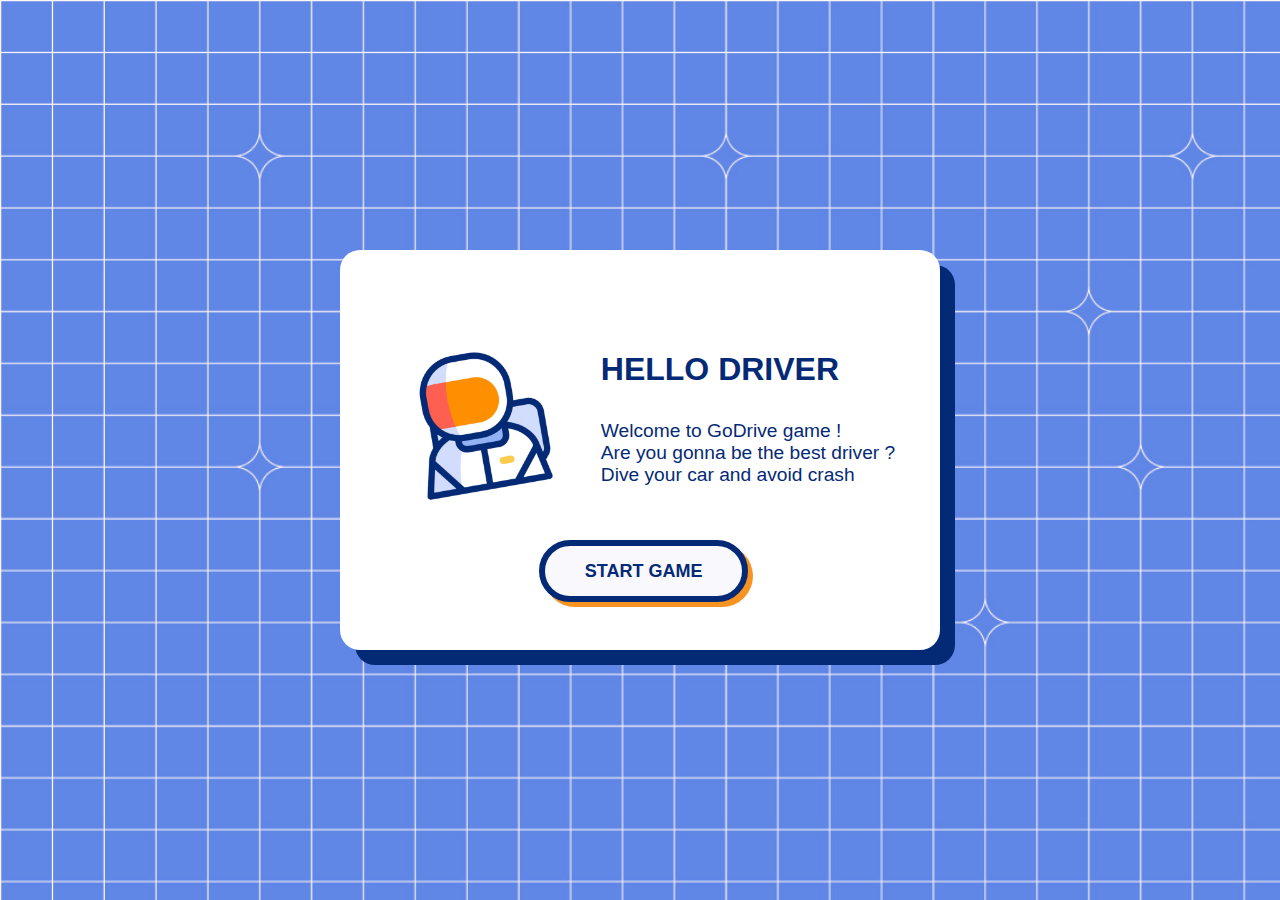
==== pages/index.html @ 517a8d8a "style: home page layout improved" ====
<!DOCTYPE html>
<html lang="fr">
  <head>
    <meta charset="UTF-8" />
    <meta name="viewport" content="width=device-width, initial-scale=1.0" />
    <link rel="stylesheet" href="/styles/style.css" />
    <link rel="stylesheet" href="/styles/start_page.css" />
    <link rel="icon" href="/pages/favicon.ico" type="image/x-icon" />
    <title>GoDrive game</title>
    <script src="/script/car.js"></script>
    <script src="/script/script.js"></script>
  </head>
  <body>
    <section class="start_page">
      <div class="startgame_card" onclick="startGame()">
        <section class="card_data">
          <img class="card_avatar" src="/assets/img/astronaut.gif" alt="" />
          <div class="card_info">
            <h1>Hello Driver </h1>
            <p>
              Welcome to GoDrive game ! <br />
              Are you gonna be the best driver ? <br />
              Dive your car and avoid crash
            </p>
          </div>
          <a class="startgame_btn" href="/pages/game.html">start game</a>
        </section>
      </div>
    </section>
  </body>
</html>
---- styles/style.css ----
* {
    margin: 0;
    padding: 0;
    box-sizing: border-box;
}

body {
    font-family: 'Roboto', sans-serif;
}


span{
    font-size: 2em;
    margin-left: 20px;
}


.highestScore {

    position: fixed;
    top: -5%;
    right: 45%;
    font-size: 2rem;
    font-weight: bold;
    color: red;
}

.score{
    position: fixed;
    bottom: -5%;
    right: 45%;
    font-weight: bold;
    font-size: 3rem;
    color: red;
    .score_value {
        font-size: 4rem;
    }
}


.game{
    position: fixed;
    display:flex;
    align-items: center;
    justify-content: center;
    transform: translate(-50%, -10%);

    width: 80%;
    height: 80%;
    left: 50%;
    top: 20%;
    border-radius: 10px;
    overflow: hidden; 

}

.gameover {
  font-size: 10em;
  display: none;
}

.map{
    position: fixed;
    display: flex;
    align-items: center;
    justify-content: center;
    width: 1400px;
    height: 900px;
    border-radius: 500px;
}

.root{
    position: absolute;
    display: flex;
    flex-direction: column;
    align-items: center;
    justify-content: center;
    width: 30%;
    height: 100%;
    background: rgb(99, 99, 99);
    border: 10px solid rgb(73, 73, 73);
}

.band{
    width: 15px;
    height: 50px;
    background: rgb(255, 255, 255);
    margin: 30px;
    animation: band 0.7s linear infinite;
}

@keyframes band {
    0%{
        transform: translateY(0px);
    }
    100%{
        transform: translateY(100px);
    }
}


/* --------voiture ennemi-------- */

.blocvoiture{
    position: relative;
    top: -400px;
    left: 0px;
    z-index: 1000;
    animation : voiture 4.8s linear infinite;

}

@keyframes voiture {
    0%{
        transform: translateY(0px);
    }
    100%{
        transform: translateY(1500px);
        
    }
}

.formevoiture{
    position:relative;
    background: rgba(7, 115, 177, 0.164);
    width: 120px;
    height: 220px;
    border-bottom-left-radius: 45px;
    border-bottom-right-radius: 45px;
    border-top-left-radius: 30px;
    border-top-right-radius: 30px;
    animation: cfast 0.8s linear infinite ;
}

.voiture{
    position:relative;
    display:flex;
    align-items: center;
    justify-content: center;
    
}

@keyframes vright {
    0%, 100%{
        transform: rotate(0deg);
    }
    20%{
        transform: rotate(-20deg);
    }
    60%{
        transform: rotate(-15deg);
    }
    80%{
        transform: rotate(5deg);
    }
}

@keyframes vleft {
    0%, 100%{
        transform: rotate(0deg);
    }
    20%{
        transform: rotate(20deg);
    }
    60%{
        transform: rotate(15deg);
    }
    80%{
        transform: rotate(-5deg);
    }
}

.rouetv{
    position: absolute;
    display: flex;
    align-items: center;
    justify-content: space-between;
    width: 150px;
    height: 70px;
    top: 120px;
}

.rouev1{
    background: rgb(32, 32, 32);
    width: 30px;
    height: 50px;
    border-radius: 15px;
    top: 40px;
}

.rouev2{
    background: rgb(32, 32, 32);
    width: 30px;
    height: 50px;
    border-radius: 15px;
    top: 40px;
}

.rouev3{
    position: absolute;
    background: rgb(32, 32, 32);
    width: 150px;
    height: 50px;
    border-radius: 15px;
    top: 30px;
}

/* ---------ca rouge---------- */

.blocCar{
    position: relative;

    top: 150px;
    left: 0px;
    animation : cfast 1.2s linear infinite;
}

.formecar{
    position:relative;
    background: rgb(177, 7, 7);
    width: 120px;
    height: 220px;
    border-top-left-radius: 45px;
    border-top-right-radius: 45px;
    border-bottom-left-radius: 30px;
    border-bottom-right-radius: 30px;
}

.rouet{
    position: absolute;
    display: flex;
    align-items: center;
    justify-content: space-between;
    width: 150px;
    height: 70px;
    top: 30px;
}

.roue1{
    background: rgb(32, 32, 32);
    width: 30px;
    height: 50px;
    border-radius: 15px;
    top: 40px;
}

.roue2{
    background: rgb(32, 32, 32);
    width: 30px;
    height: 50px;
    border-radius: 15px;
    top: 40px;
}

.roue3{
    position: absolute;
    background: rgb(32, 32, 32);
    width: 150px;
    height: 50px;
    border-radius: 15px;
    top: 150px;
}

.car{
    position:relative;
    display:flex;
    align-items: center;
    justify-content: center;

}

@keyframes cleft {
    0%, 100%{
        transform: rotate(0deg);
    }
    20%{
        transform: rotate(-20deg);
    }
    60%{
        transform: rotate(-15deg);
    }
    80%{
        transform: rotate(5deg);
    }
}

@keyframes cright {
    0%, 100%{
        transform: rotate(0deg);
    }
    20%{
        transform: rotate(20deg);
    }
    60%{
        transform: rotate(15deg);
    }
    80%{
        transform: rotate(-5deg);
    }
}

@keyframes cfast {
    0%, 100%{
        transform: translateY(0px);
    }
    30%{
        transform: translateY(-2px);
    }
    80%{
        transform: translateY(2px);
    }
}
---- styles/start_page.css ----
.start_page {
  display: grid;
  place-content: center;
  background: url("/assets/img/grid.jpg");
  background-size: cover;
  width: 100vw;
  height: 100vh;
  animation: loop_background 10s ease-in-out infinite alternate;
}

/* keyframe for to loop the background position infinitely */
@keyframes loop_background {
  0% {
    background-position: 0 0;
  }
  100% {
    background-position: 100% 100%;
  }
}

.startgame_card {
  position: relative;
  background: white;
  display: flex;
  justify-content: center;
  align-items: center;
  width: 600px;
  height: 400px;
  text-align: center;
  border-radius: 20px;
  box-shadow: 15px 15px #052a75;

  .card_data {
    display: flex;
    justify-content: center;
    align-items: center;
    gap: 1rem;
    padding-bottom: 4rem;

    .card_avatar {
      position: relative;
      top: 0;
      width: 200px;
    }
  }
}

.card_info {
  display: flex;
  flex-direction: column;
  gap: 2rem;
  text-align: left;
  h1 {
    text-transform: uppercase;
    font-size: 2rem;
    color: #052a75;
  }
  p {
    font-size: 1.2rem;
    color: #052a75;
  }
}

.startgame_btn {
  position: absolute;
  right: 32%;
  bottom: 3rem;
  cursor: pointer;
  font-size: large;
  font-weight: bold;
  text-decoration: none;
  text-transform: uppercase;
  color: #052a75;
  background-color: #f8f8fd;
  padding: 0.8em 2.2em;
  border-radius: 50em;
  border: 6px solid #052a75;
  box-shadow: 5px 5px #f89321;
  transition: 0.3s;
}

.startgame_btn:hover {
  color: #f89321;
  background: #052a75;
  border: 6px solid #f89321;
  box-shadow: none;
}

.startgame_btn:active {
  position: absolute;
  right: 32%;
  bottom: 3rem;
  border: 6px solid #f89321;
  box-shadow: 5px 5px #000000;
}
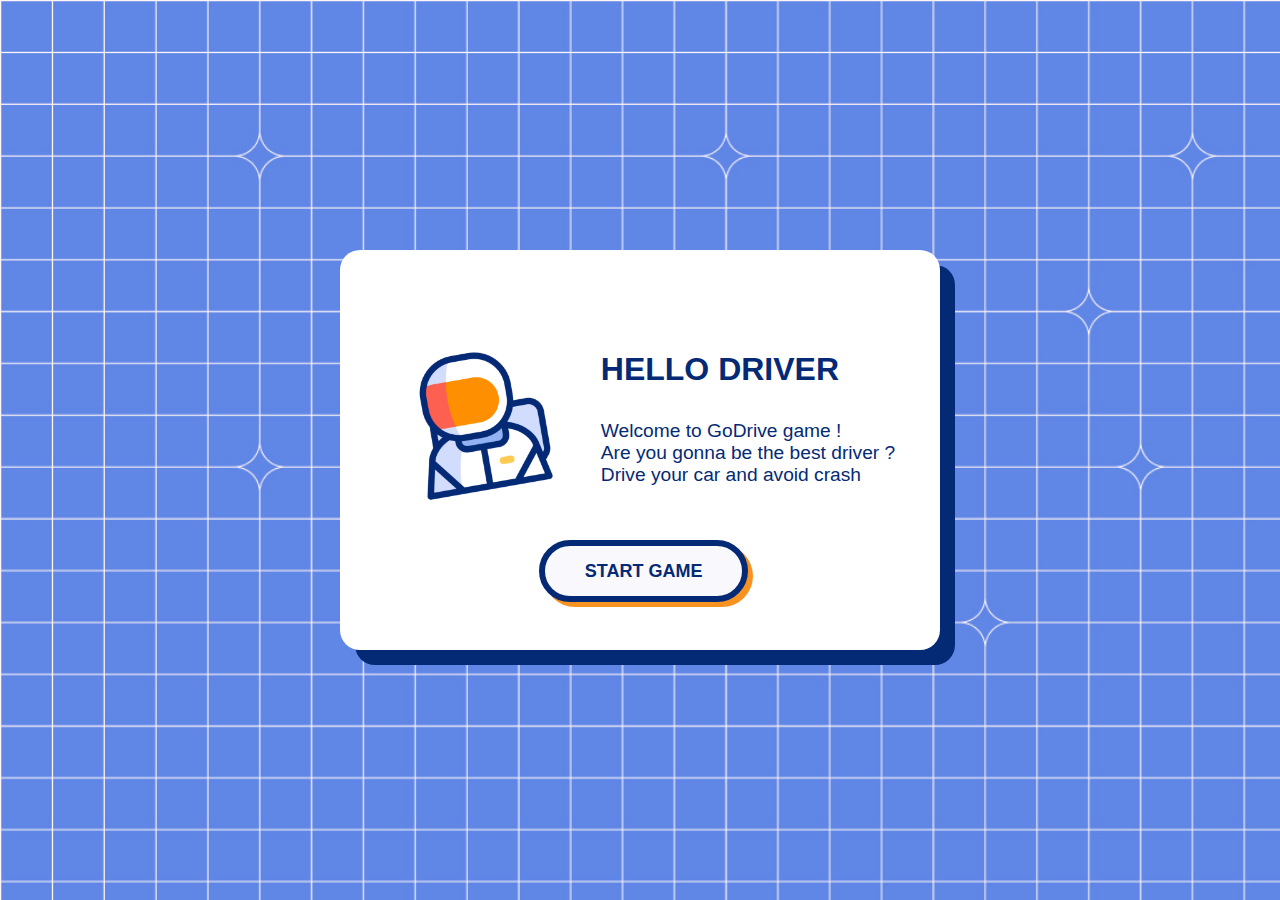
==== commit bff5d334: "docs: readme added to project" ====
--- a/pages/index.html
+++ b/pages/index.html
@@ -20,7 +20,7 @@
             <p>
               Welcome to GoDrive game ! <br />
               Are you gonna be the best driver ? <br />
-              Dive your car and avoid crash
+              Drive your car and avoid crash
             </p>
           </div>
           <a class="startgame_btn" href="/pages/game.html">start game</a>
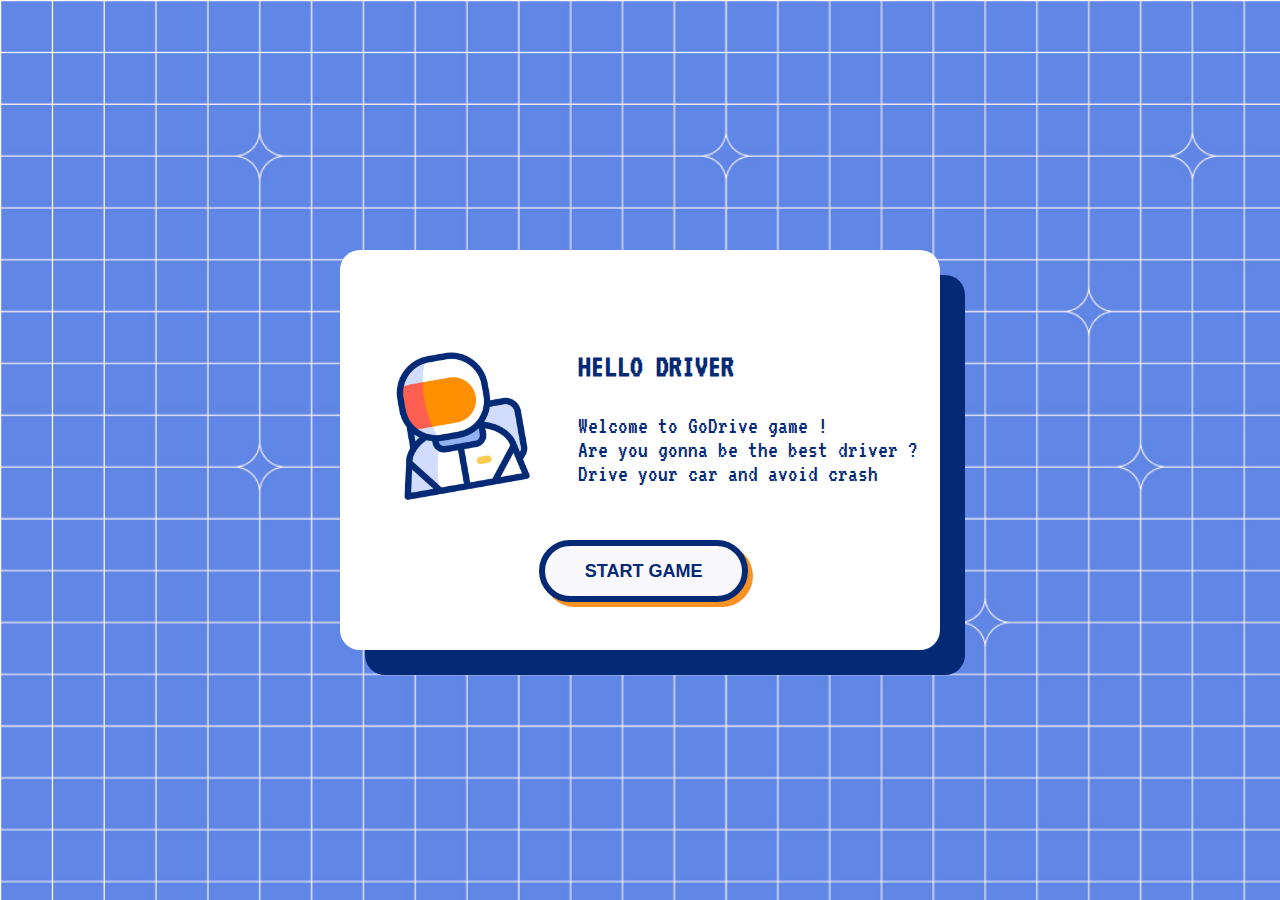
==== commit f4aacb7f: "style: road texture added. refactor: useless code removed" ====
--- a/pages/index.html
+++ b/pages/index.html
@@ -14,7 +14,7 @@
     <section class="start_page">
       <div class="startgame_card" onclick="startGame()">
         <section class="card_data">
-          <img class="card_avatar" src="/assets/img/astronaut.gif" alt="" />
+          <img class="card_avatar" src="/assets/img/players_profile/astronaut.gif" alt="" />
           <div class="card_info">
             <h1>Hello Driver </h1>
             <p>
--- a/styles/style.css
+++ b/styles/style.css
@@ -1,57 +1,48 @@
 * {
-    margin: 0;
-    padding: 0;
-    box-sizing: border-box;
+  margin: 0;
+  padding: 0;
+  box-sizing: border-box;
 }
 
 body {
-    font-family: 'Roboto', sans-serif;
-}
-
-
-span{
-    font-size: 2em;
-    margin-left: 20px;
-}
-
-
+  font-family: "Roboto", sans-serif;
+  background: grey;
+}
+
+/* .game_environment {
+  background: url("/assets/img/background/road.jpg");
+  
+} */
+
+/* -- SCORE -- */
 .highestScore {
-
-    position: fixed;
-    top: -5%;
-    right: 45%;
-    font-size: 2rem;
-    font-weight: bold;
-    color: red;
-}
-
-.score{
-    position: fixed;
-    bottom: -5%;
-    right: 45%;
-    font-weight: bold;
-    font-size: 3rem;
-    color: red;
-    .score_value {
-        font-size: 4rem;
-    }
-}
-
-
-.game{
-    position: fixed;
-    display:flex;
-    align-items: center;
-    justify-content: center;
-    transform: translate(-50%, -10%);
-
-    width: 80%;
-    height: 80%;
-    left: 50%;
-    top: 20%;
-    border-radius: 10px;
-    overflow: hidden; 
-
+  position: fixed;
+  top: -5%;
+  right: 45%;
+  font-size: 2rem;
+  font-weight: bold;
+  color: red;
+}
+
+.score {
+  position: fixed;
+  bottom: -5%;
+  right: 45%;
+  font-weight: bold;
+  font-size: 3rem;
+  color: red;
+  .score_value {
+    font-size: 4rem;
+  }
+}
+
+.game {
+  display: flex;
+  align-items: center;
+  justify-content: center;
+  height: 100vh;
+  border-radius: 10px;
+  overflow: hidden;
 }
 
 .gameover {
@@ -59,254 +50,265 @@
   display: none;
 }
 
-.map{
-    position: fixed;
-    display: flex;
-    align-items: center;
-    justify-content: center;
-    width: 1400px;
-    height: 900px;
-    border-radius: 500px;
-}
-
-.root{
-    position: absolute;
-    display: flex;
-    flex-direction: column;
-    align-items: center;
-    justify-content: center;
-    width: 30%;
-    height: 100%;
-    background: rgb(99, 99, 99);
-    border: 10px solid rgb(73, 73, 73);
-}
-
-.band{
-    width: 15px;
-    height: 50px;
-    background: rgb(255, 255, 255);
-    margin: 30px;
-    animation: band 0.7s linear infinite;
-}
-
-@keyframes band {
-    0%{
-        transform: translateY(0px);
+.map {
+  position: fixed;
+  display: flex;
+  align-items: center;
+  justify-content: center;
+  width: 1400px;
+  height: 900px;
+  border-radius: 500px;
+}
+
+.road {
+  position: absolute;
+  display: flex;
+  flex-direction: column;
+  align-items: center;
+  justify-content: center;
+  width: 500px;
+  height: 100vh;
+  background: url("/assets/img/background/road.jpg");
+  animation: loop_road 1s linear infinite;
+}
+
+/* -- ROAD INFINITE LOOP from top to bottom -- */
+
+@keyframes loop_road {
+    from {
+      background-position-y: 0;
     }
-    100%{
-        transform: translateY(100px);
+    to {
+      background-position-y: 400%;
     }
-}
-
-
-/* --------voiture ennemi-------- */
-
-.blocvoiture{
-    position: relative;
-    top: -400px;
-    left: 0px;
-    z-index: 1000;
-    animation : voiture 4.8s linear infinite;
-
+  }
+
+/* .band {
+  width: 15px;
+  height: 50px;
+  background: rgb(255, 255, 255);
+  margin: 30px;
+  animation: band 0.7s linear infinite;
+} */
+
+/* @keyframes band {
+  0% {
+    transform: translateY(0px);
+  }
+  100% {
+    transform: translateY(100px);
+  }
+} */
+
+/* -- ENNEMY CAR -- */
+
+.blocvoiture {
+  position: relative;
+  top: -400px;
+  left: 0px;
+  z-index: 1000;
+  animation: voiture 4.8s linear infinite;
 }
 
 @keyframes voiture {
-    0%{
-        transform: translateY(0px);
-    }
-    100%{
-        transform: translateY(1500px);
-        
-    }
-}
-
-.formevoiture{
-    position:relative;
-    background: rgba(7, 115, 177, 0.164);
-    width: 120px;
-    height: 220px;
-    border-bottom-left-radius: 45px;
-    border-bottom-right-radius: 45px;
-    border-top-left-radius: 30px;
-    border-top-right-radius: 30px;
-    animation: cfast 0.8s linear infinite ;
-}
-
-.voiture{
-    position:relative;
-    display:flex;
-    align-items: center;
-    justify-content: center;
-    
+  0% {
+    transform: translateY(0px);
+  }
+  100% {
+    transform: translateY(1500px);
+  }
+}
+
+.formevoiture {
+  position: relative;
+  background: rgba(7, 115, 177, 164);
+  width: 120px;
+  height: 220px;
+  border-bottom-left-radius: 45px;
+  border-bottom-right-radius: 45px;
+  border-top-left-radius: 30px;
+  border-top-right-radius: 30px;
+  animation: cfast 0.8s linear infinite;
+}
+
+.voiture {
+  position: relative;
+  display: flex;
+  align-items: center;
+  justify-content: center;
 }
 
 @keyframes vright {
-    0%, 100%{
-        transform: rotate(0deg);
-    }
-    20%{
-        transform: rotate(-20deg);
-    }
-    60%{
-        transform: rotate(-15deg);
-    }
-    80%{
-        transform: rotate(5deg);
-    }
+  0%,
+  100% {
+    transform: rotate(0deg);
+  }
+  20% {
+    transform: rotate(-20deg);
+  }
+  60% {
+    transform: rotate(-15deg);
+  }
+  80% {
+    transform: rotate(5deg);
+  }
 }
 
 @keyframes vleft {
-    0%, 100%{
-        transform: rotate(0deg);
-    }
-    20%{
-        transform: rotate(20deg);
-    }
-    60%{
-        transform: rotate(15deg);
-    }
-    80%{
-        transform: rotate(-5deg);
-    }
-}
-
-.rouetv{
-    position: absolute;
-    display: flex;
-    align-items: center;
-    justify-content: space-between;
-    width: 150px;
-    height: 70px;
-    top: 120px;
-}
-
-.rouev1{
-    background: rgb(32, 32, 32);
-    width: 30px;
-    height: 50px;
-    border-radius: 15px;
-    top: 40px;
-}
-
-.rouev2{
-    background: rgb(32, 32, 32);
-    width: 30px;
-    height: 50px;
-    border-radius: 15px;
-    top: 40px;
-}
-
-.rouev3{
-    position: absolute;
-    background: rgb(32, 32, 32);
-    width: 150px;
-    height: 50px;
-    border-radius: 15px;
-    top: 30px;
-}
-
-/* ---------ca rouge---------- */
-
-.blocCar{
-    position: relative;
-
-    top: 150px;
-    left: 0px;
-    animation : cfast 1.2s linear infinite;
-}
-
-.formecar{
-    position:relative;
-    background: rgb(177, 7, 7);
-    width: 120px;
-    height: 220px;
-    border-top-left-radius: 45px;
-    border-top-right-radius: 45px;
-    border-bottom-left-radius: 30px;
-    border-bottom-right-radius: 30px;
-}
-
-.rouet{
-    position: absolute;
-    display: flex;
-    align-items: center;
-    justify-content: space-between;
-    width: 150px;
-    height: 70px;
-    top: 30px;
-}
-
-.roue1{
-    background: rgb(32, 32, 32);
-    width: 30px;
-    height: 50px;
-    border-radius: 15px;
-    top: 40px;
-}
-
-.roue2{
-    background: rgb(32, 32, 32);
-    width: 30px;
-    height: 50px;
-    border-radius: 15px;
-    top: 40px;
-}
-
-.roue3{
-    position: absolute;
-    background: rgb(32, 32, 32);
-    width: 150px;
-    height: 50px;
-    border-radius: 15px;
-    top: 150px;
-}
-
-.car{
-    position:relative;
-    display:flex;
-    align-items: center;
-    justify-content: center;
-
+  0%,
+  100% {
+    transform: rotate(0deg);
+  }
+  20% {
+    transform: rotate(20deg);
+  }
+  60% {
+    transform: rotate(15deg);
+  }
+  80% {
+    transform: rotate(-5deg);
+  }
+}
+
+.rouetv {
+  position: absolute;
+  display: flex;
+  align-items: center;
+  justify-content: space-between;
+  width: 150px;
+  height: 70px;
+  top: 120px;
+}
+
+.rouev1 {
+  background: rgb(32, 32, 32);
+  width: 30px;
+  height: 50px;
+  border-radius: 15px;
+  top: 40px;
+}
+
+.rouev2 {
+  background: rgb(32, 32, 32);
+  width: 30px;
+  height: 50px;
+  border-radius: 15px;
+  top: 40px;
+}
+
+.rouev3 {
+  position: absolute;
+  background: rgb(32, 32, 32);
+  width: 150px;
+  height: 50px;
+  border-radius: 15px;
+  top: 30px;
+}
+
+/* -- PLAYER CAR -- */
+
+.blocCar {
+  position: relative;
+
+  top: 150px;
+  left: 0px;
+  animation: cfast 1.2s linear infinite;
+}
+
+.formecar {
+  position: relative;
+  background: rgb(177, 7, 7);
+  width: 120px;
+  height: 220px;
+  border-top-left-radius: 45px;
+  border-top-right-radius: 45px;
+  border-bottom-left-radius: 30px;
+  border-bottom-right-radius: 30px;
+}
+
+.rouet {
+  position: absolute;
+  display: flex;
+  align-items: center;
+  justify-content: space-between;
+  width: 150px;
+  height: 70px;
+  top: 30px;
+}
+
+.roue1 {
+  background: rgb(32, 32, 32);
+  width: 30px;
+  height: 50px;
+  border-radius: 15px;
+  top: 40px;
+}
+
+.roue2 {
+  background: rgb(32, 32, 32);
+  width: 30px;
+  height: 50px;
+  border-radius: 15px;
+  top: 40px;
+}
+
+.roue3 {
+  position: absolute;
+  background: rgb(32, 32, 32);
+  width: 150px;
+  height: 50px;
+  border-radius: 15px;
+  top: 150px;
+}
+
+.car {
+  position: relative;
+  display: flex;
+  align-items: center;
+  justify-content: center;
 }
 
 @keyframes cleft {
-    0%, 100%{
-        transform: rotate(0deg);
-    }
-    20%{
-        transform: rotate(-20deg);
-    }
-    60%{
-        transform: rotate(-15deg);
-    }
-    80%{
-        transform: rotate(5deg);
-    }
+  0%,
+  100% {
+    transform: rotate(0deg);
+  }
+  20% {
+    transform: rotate(-20deg);
+  }
+  60% {
+    transform: rotate(-15deg);
+  }
+  80% {
+    transform: rotate(5deg);
+  }
 }
 
 @keyframes cright {
-    0%, 100%{
-        transform: rotate(0deg);
-    }
-    20%{
-        transform: rotate(20deg);
-    }
-    60%{
-        transform: rotate(15deg);
-    }
-    80%{
-        transform: rotate(-5deg);
-    }
+  0%,
+  100% {
+    transform: rotate(0deg);
+  }
+  20% {
+    transform: rotate(20deg);
+  }
+  60% {
+    transform: rotate(15deg);
+  }
+  80% {
+    transform: rotate(-5deg);
+  }
 }
 
 @keyframes cfast {
-    0%, 100%{
-        transform: translateY(0px);
-    }
-    30%{
-        transform: translateY(-2px);
-    }
-    80%{
-        transform: translateY(2px);
-    }
-}+  0%,
+  100% {
+    transform: translateY(0px);
+  }
+  30% {
+    transform: translateY(-2px);
+  }
+  80% {
+    transform: translateY(2px);
+  }
+}
--- a/styles/start_page.css
+++ b/styles/start_page.css
@@ -1,7 +1,16 @@
+@import url('https://fonts.googleapis.com/css2?family=VT323&display=swap');
+
+.vt323-regular {
+  font-family: "VT323", serif;
+  font-weight: 400;
+  font-style: normal;
+}
+
+
 .start_page {
   display: grid;
   place-content: center;
-  background: url("/assets/img/grid.jpg");
+  background: url("/assets/img/background/grid.jpg");
   background-size: cover;
   width: 100vw;
   height: 100vh;
@@ -28,7 +37,7 @@
   height: 400px;
   text-align: center;
   border-radius: 20px;
-  box-shadow: 15px 15px #052a75;
+  box-shadow: 25px 25px #052a75;
 
   .card_data {
     display: flex;
@@ -38,15 +47,13 @@
     padding-bottom: 4rem;
 
     .card_avatar {
-      position: relative;
-      top: 0;
       width: 200px;
     }
   }
 }
 
 .card_info {
-  display: flex;
+  font-family: "VT323", sans-serif;
   flex-direction: column;
   gap: 2rem;
   text-align: left;
@@ -54,9 +61,10 @@
     text-transform: uppercase;
     font-size: 2rem;
     color: #052a75;
+    padding-bottom: 2rem;
   }
   p {
-    font-size: 1.2rem;
+    font-size: 1.5rem;
     color: #052a75;
   }
 }
@@ -80,7 +88,7 @@
 }
 
 .startgame_btn:hover {
-  color: #f89321;
+  color: white;
   background: #052a75;
   border: 6px solid #f89321;
   box-shadow: none;
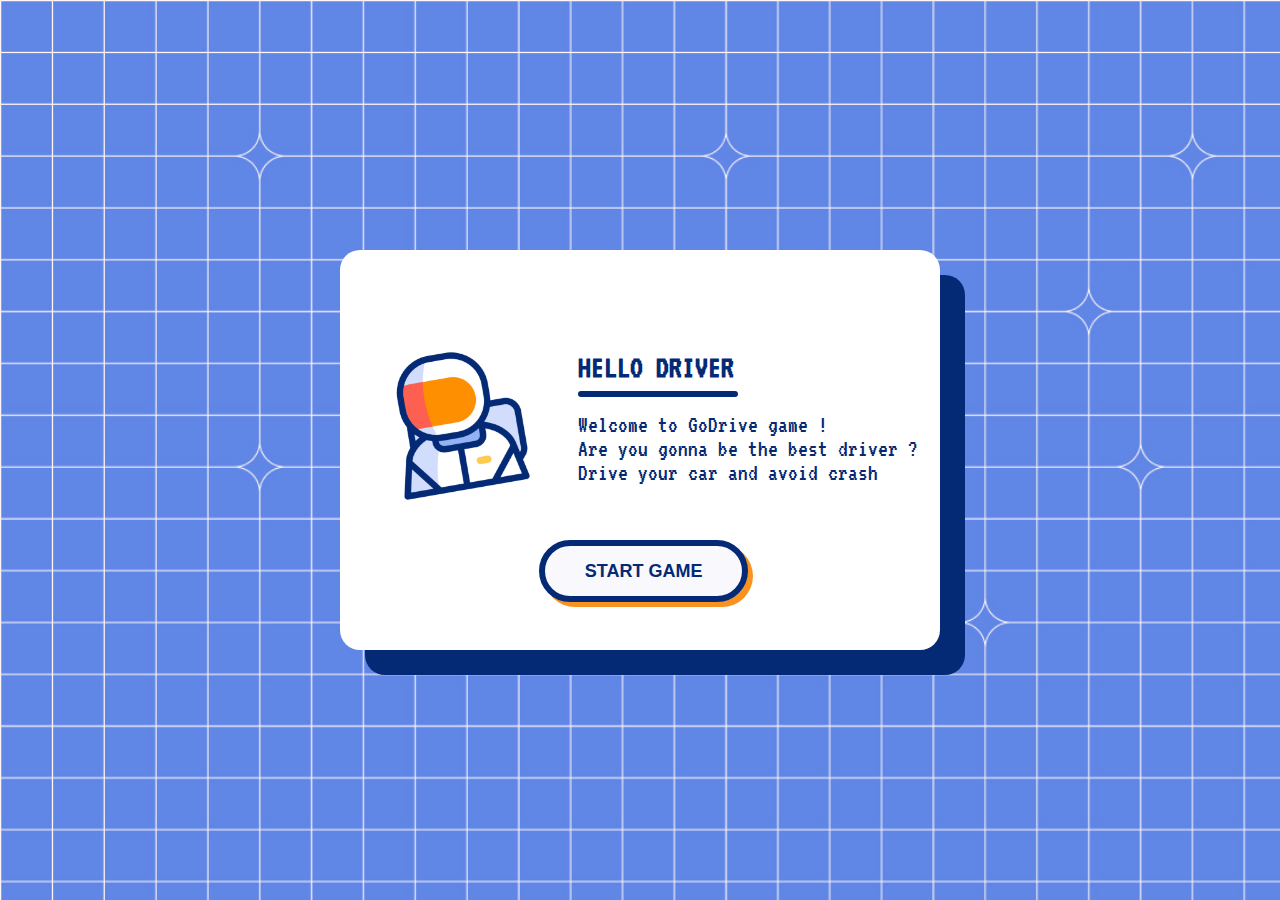
==== commit 8d2afdd5: "refactor: unused assets removed. style: title_underline added to stargame_card" ====
--- a/pages/index.html
+++ b/pages/index.html
@@ -17,6 +17,7 @@
           <img class="card_avatar" src="/assets/img/players_profile/astronaut.gif" alt="" />
           <div class="card_info">
             <h1>Hello Driver </h1>
+            <div class="title_underline"></div>
             <p>
               Welcome to GoDrive game ! <br />
               Are you gonna be the best driver ? <br />
--- a/styles/style.css
+++ b/styles/style.css
@@ -75,13 +75,13 @@
 /* -- ROAD INFINITE LOOP from top to bottom -- */
 
 @keyframes loop_road {
-    from {
-      background-position-y: 0;
-    }
-    to {
-      background-position-y: 400%;
-    }
-  }
+  from {
+    background-position-y: 0;
+  }
+  to {
+    background-position-y: 400%;
+  }
+}
 
 /* .band {
   width: 15px;
@@ -121,13 +121,11 @@
 
 .formevoiture {
   position: relative;
-  background: rgba(7, 115, 177, 164);
-  width: 120px;
-  height: 220px;
-  border-bottom-left-radius: 45px;
-  border-bottom-right-radius: 45px;
-  border-top-left-radius: 30px;
-  border-top-right-radius: 30px;
+  background: url("/assets/img/Cars/taxi-car.png");
+  background-size: contain;
+  background-repeat: no-repeat;
+  width: 110px;
+  height: 240px;
   animation: cfast 0.8s linear infinite;
 }
 
@@ -175,9 +173,9 @@
   display: flex;
   align-items: center;
   justify-content: space-between;
-  width: 150px;
+  width: 120px;
   height: 70px;
-  top: 120px;
+  top: 140px;
 }
 
 .rouev1 {
@@ -199,7 +197,7 @@
 .rouev3 {
   position: absolute;
   background: rgb(32, 32, 32);
-  width: 150px;
+  width: 120px;
   height: 50px;
   border-radius: 15px;
   top: 30px;
@@ -213,17 +211,19 @@
   top: 150px;
   left: 0px;
   animation: cfast 1.2s linear infinite;
+  img {
+    width: 160px;
+    height: 300px;
+  }
 }
 
 .formecar {
   position: relative;
-  background: rgb(177, 7, 7);
+  background: url("/assets/img/Cars/police-car.png");
+  background-size: contain;
+  background-repeat: no-repeat;
   width: 120px;
-  height: 220px;
-  border-top-left-radius: 45px;
-  border-top-right-radius: 45px;
-  border-bottom-left-radius: 30px;
-  border-bottom-right-radius: 30px;
+  height: 240px;
 }
 
 .rouet {
@@ -231,7 +231,7 @@
   display: flex;
   align-items: center;
   justify-content: space-between;
-  width: 150px;
+  width: 110px;
   height: 70px;
   top: 30px;
 }
@@ -255,7 +255,7 @@
 .roue3 {
   position: absolute;
   background: rgb(32, 32, 32);
-  width: 150px;
+  width: 120px;
   height: 50px;
   border-radius: 15px;
   top: 150px;
--- a/styles/start_page.css
+++ b/styles/start_page.css
@@ -61,10 +61,16 @@
     text-transform: uppercase;
     font-size: 2rem;
     color: #052a75;
-    padding-bottom: 2rem;
+    padding-bottom: 0.5rem;
+  }
+  .title_underline {
+    border-bottom: 6px solid #052a75;
+    width: 10rem;
+    border-radius: 2rem;
   }
   p {
     font-size: 1.5rem;
+    padding-top: 1rem;
     color: #052a75;
   }
 }
